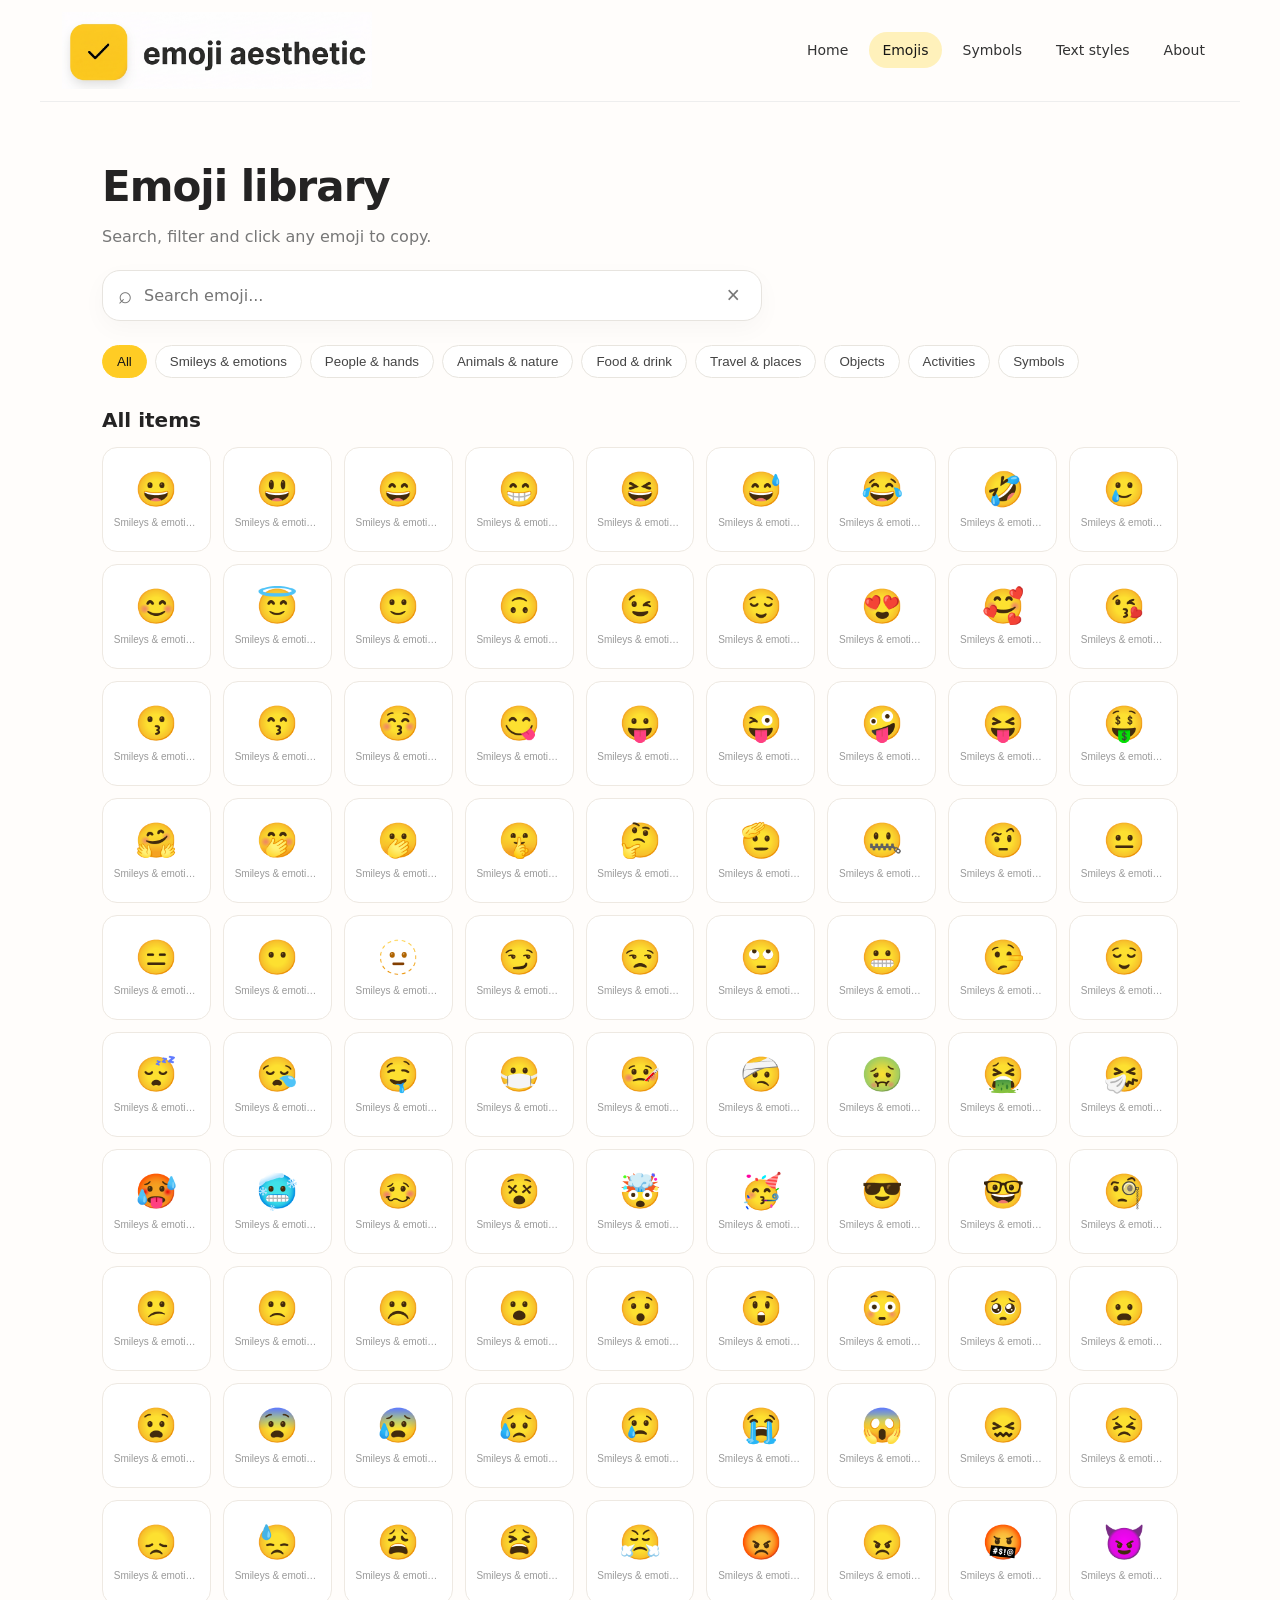
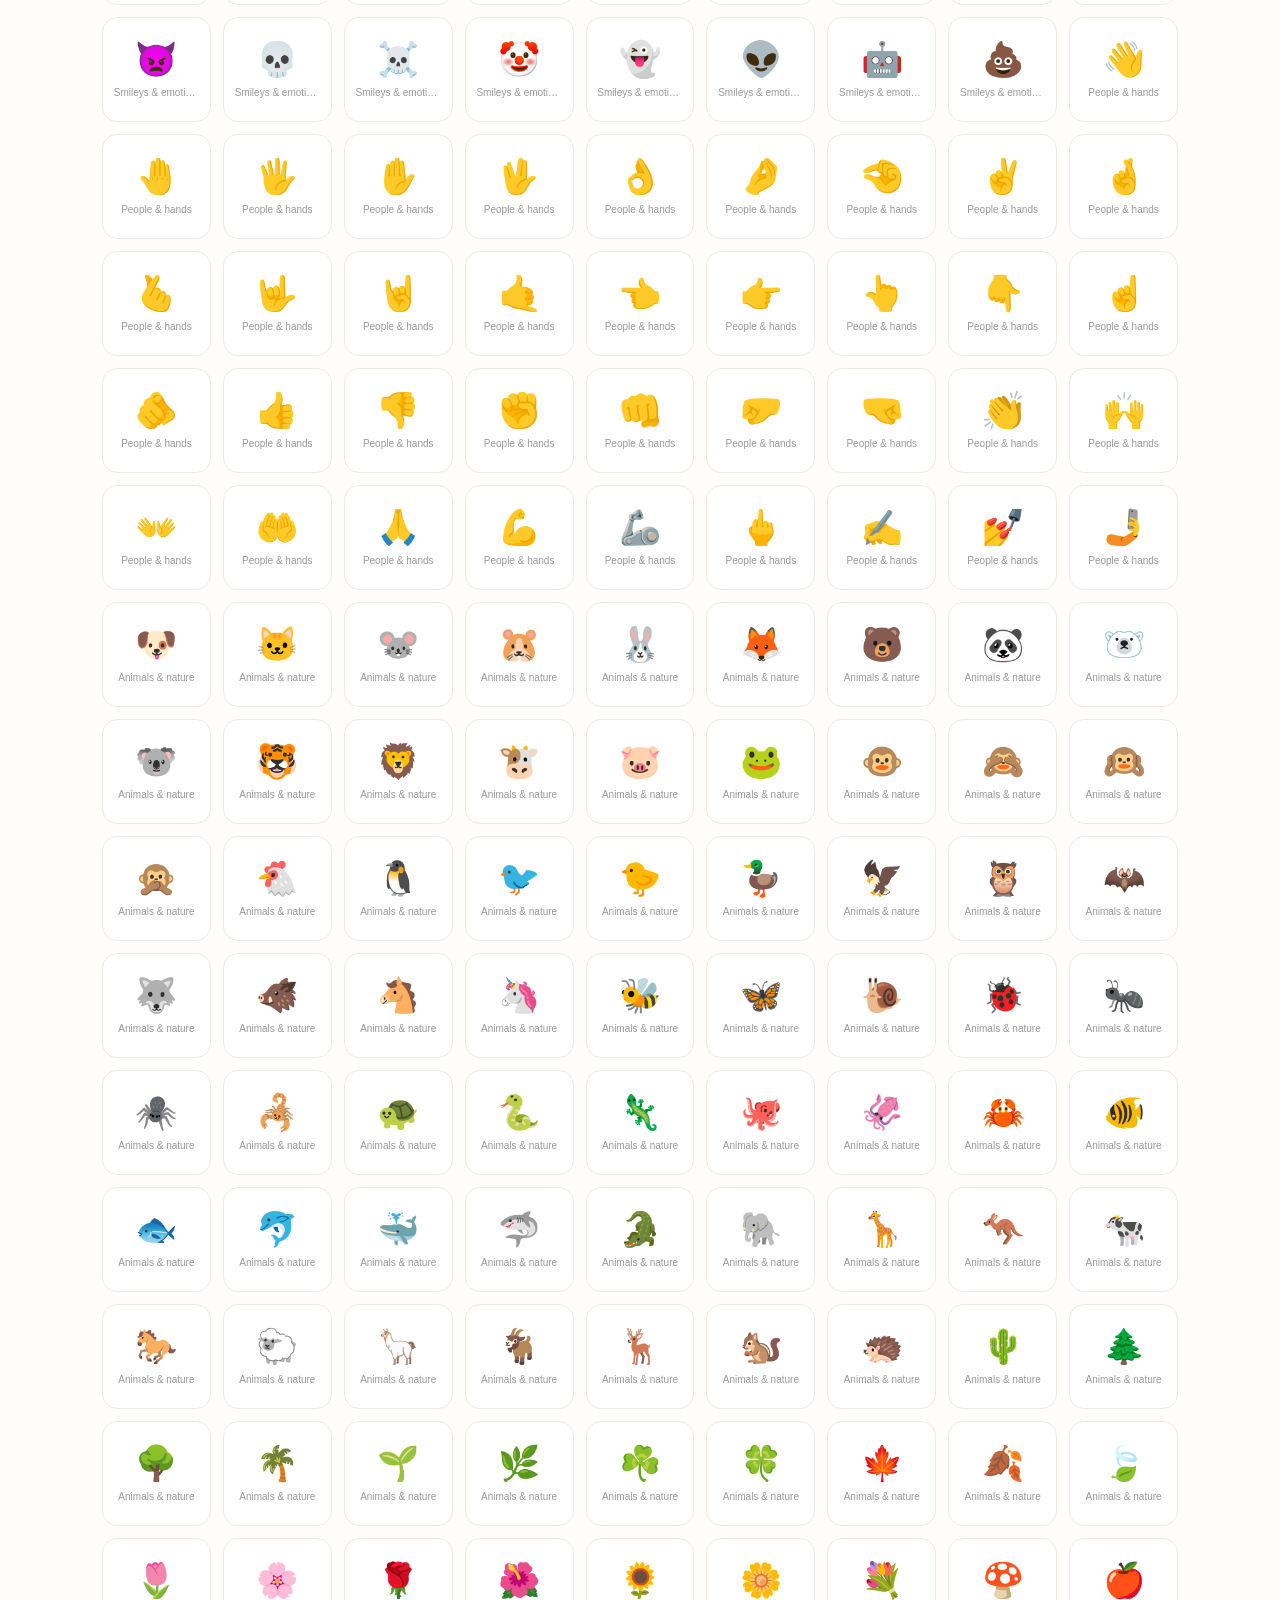
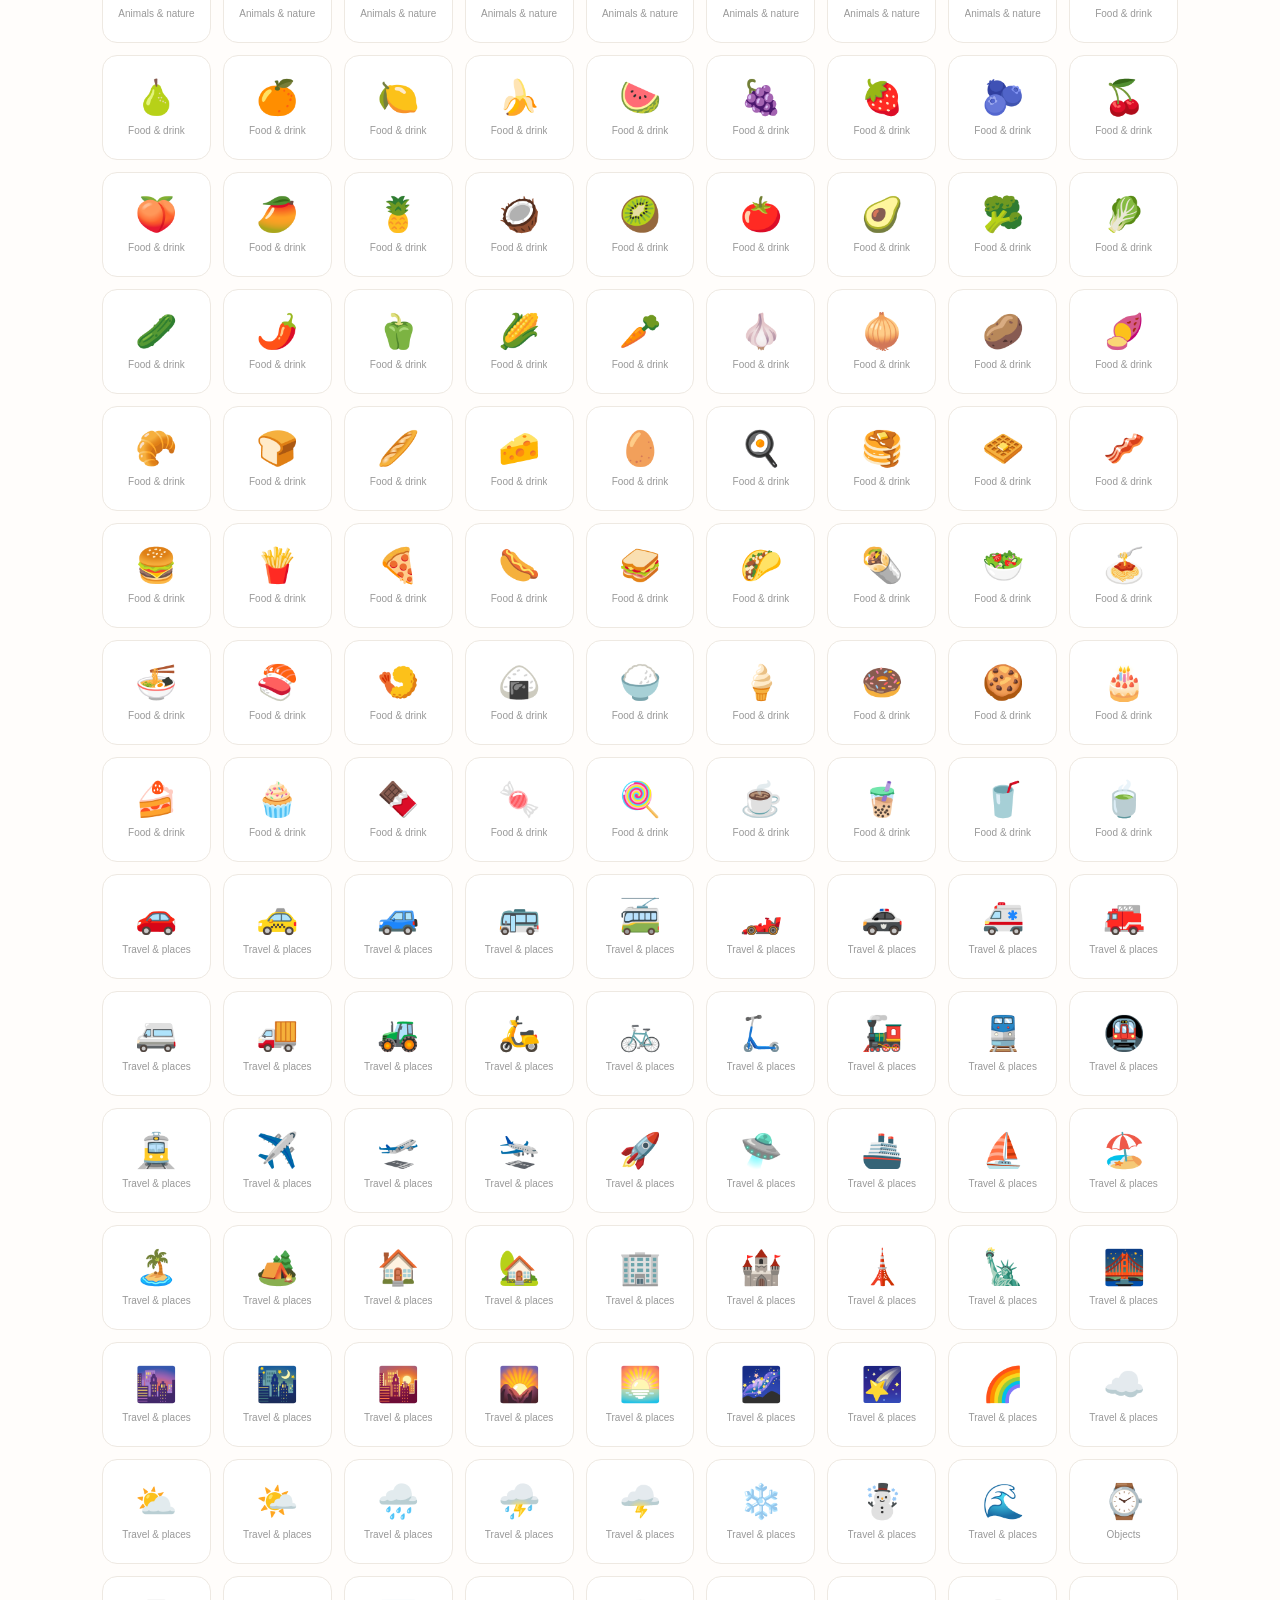
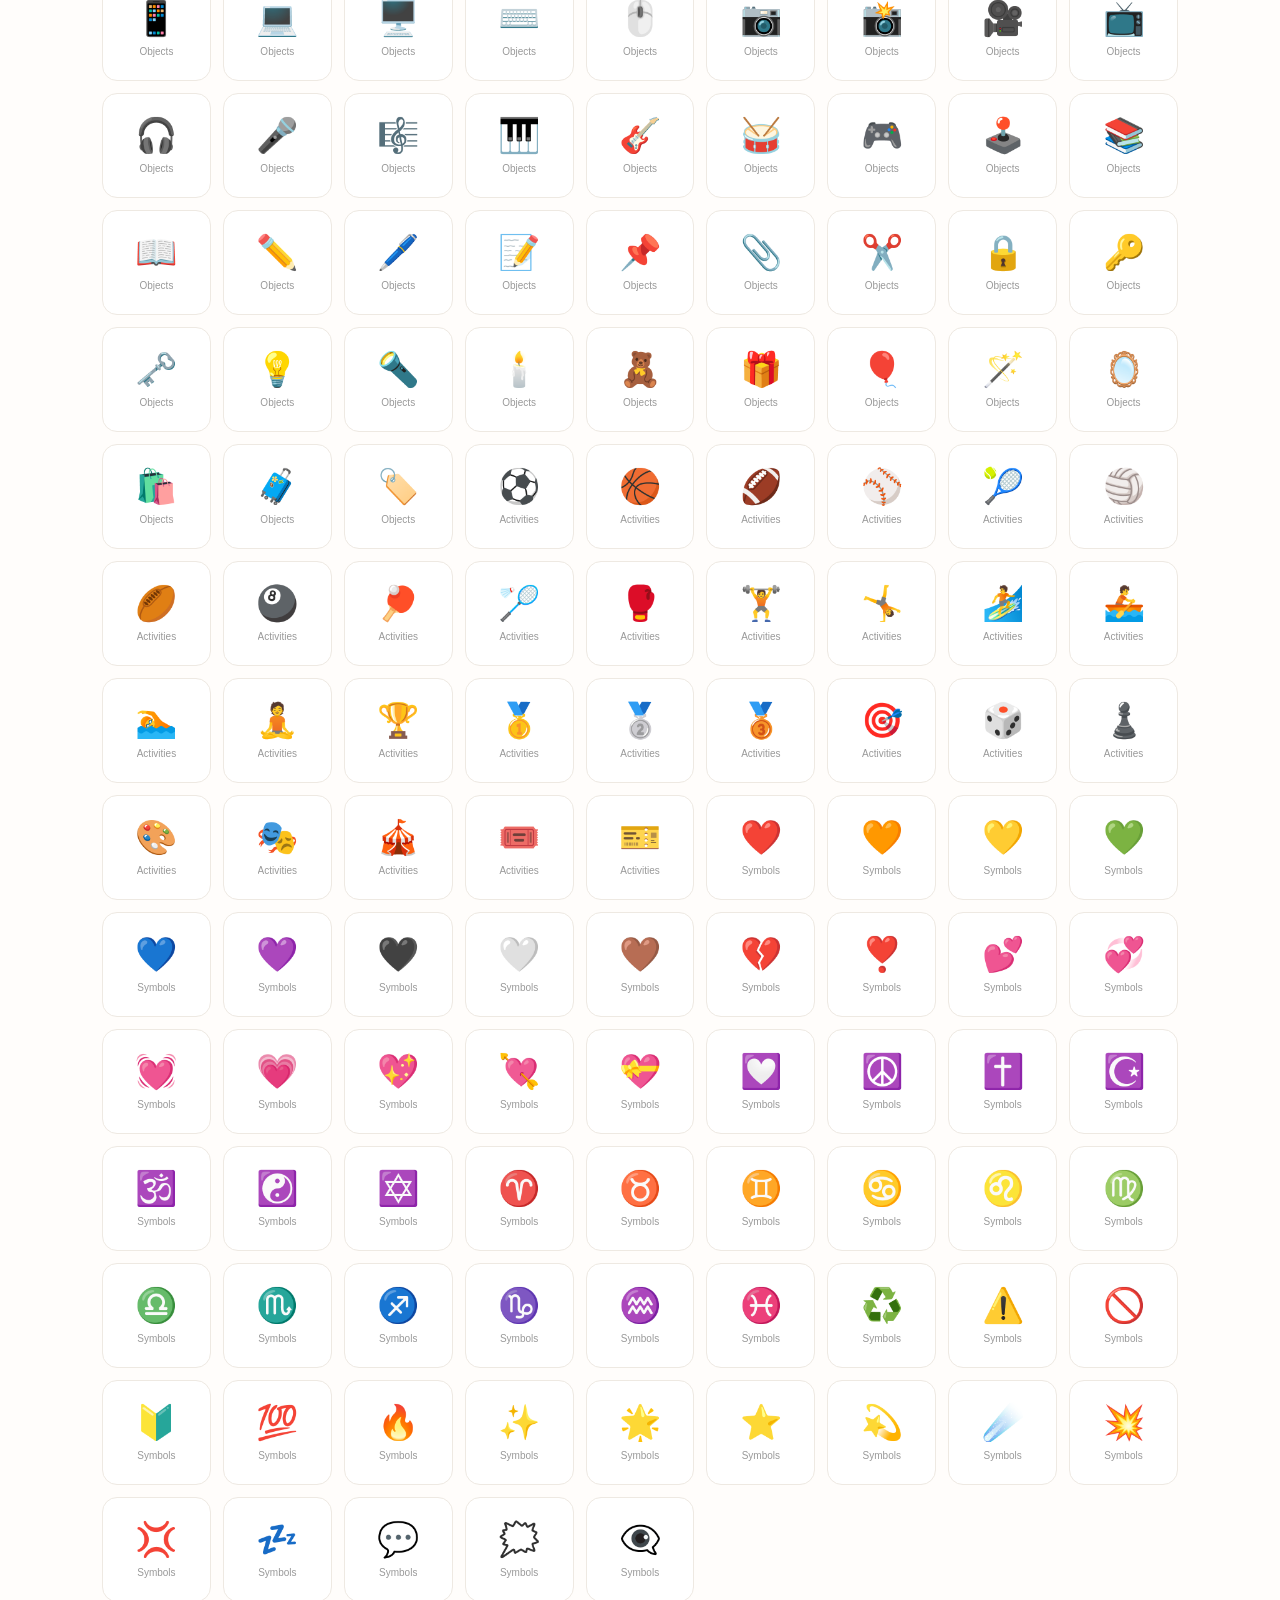
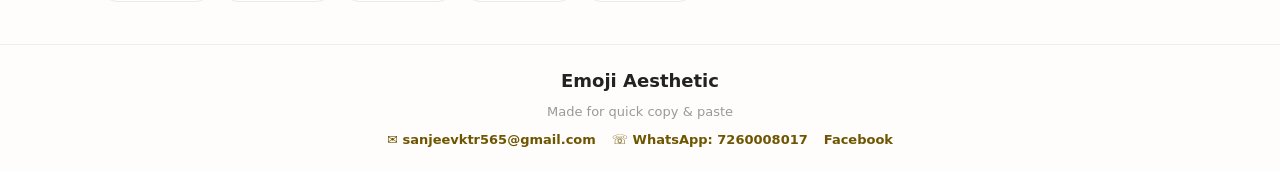
==== emoji.html @ 8963f4a9 "first commit" ====
<!doctype html><html lang="en"><head><meta charset="utf-8"><meta name="viewport" content="width=device-width,initial-scale=1"><title>Emojis — Emoji Aesthetic</title><link rel="stylesheet" href="style.css"></head><body><header><a class="brand" href="index.html"><img src="assets/logo.png" alt="Emoji Aesthetic"></a><button class="menu" aria-label="Toggle navigation">☰</button><nav><a href="index.html">Home</a><a class="active" href="emoji.html">Emojis</a><a href="symbols.html">Symbols</a><a href="text.html">Text styles</a><a href="about.html">About</a></nav></header><main class="library"><h1>Emoji library</h1><p>Search, filter and click any emoji to copy.</p><div class="searchbar"><span>⌕</span><input id="search" placeholder="Search emoji..." autocomplete="off"><button id="clear">×</button></div><div id="categories" class="categorybar"></div><div class="section-head"><h2 id="heading">All emojis</h2><div id="copied" role="status"></div></div><div id="grid" class="grid"></div></main><footer><div class="footer-brand">Emoji Aesthetic</div><p>Made for quick copy & paste</p><div class="contact-links"><a href="mailto:sanjeevktr565@gmail.com">✉ sanjeevktr565@gmail.com</a><a href="https://wa.me/7260008017" target="_blank" rel="noopener">☏ WhatsApp: 7260008017</a><a href="https://www.facebook.com/share/19njzN3DKD" target="_blank" rel="noopener">Facebook</a></div></footer><script src="app.js"></script></body></html>
---- style.css ----
*{box-sizing:border-box}body{margin:0;background:#fffdfb;color:#242323;font-family:Inter,system-ui,-apple-system,Segoe UI,Arial,sans-serif}header{max-width:1200px;margin:auto;padding:12px 22px;display:flex;align-items:center;justify-content:space-between;gap:20px;border-bottom:1px solid #eee}header .brand{display:block;width:310px;max-width:42vw}header img{width:100%;height:auto;display:block}nav{display:flex;gap:8px;align-items:center}nav a{padding:10px 13px;text-decoration:none;color:#333;border-radius:20px;font-size:14px}nav a:hover,nav a.active{background:#fff1bb;color:#171717}.menu{display:none;border:0;background:none;font-size:23px}.hero{max-width:1000px;margin:75px auto 45px;text-align:center;padding:0 20px}.eyebrow{font-size:12px;font-weight:700;letter-spacing:3px;color:#b58a00}.hero h1{font-size:clamp(38px,6vw,70px);line-height:1.07;margin:16px 0;font-weight:800;letter-spacing:-2px}.hero h1 span{color:#d4a900}.hero>p:not(.eyebrow){color:#777;font-size:17px}.searchbar{max-width:660px;margin:30px auto 18px;border:1px solid #e7e4df;background:#fff;border-radius:18px;display:flex;align-items:center;padding:10px 15px;box-shadow:0 8px 25px #00000008;gap:10px}.searchbar span{font-size:24px;color:#777}.searchbar input{border:0;outline:0;font:inherit;flex:1;min-width:0;font-size:16px}.searchbar button{border:0;background:none;font-size:23px;color:#777;cursor:pointer}.chips,.categorybar{display:flex;justify-content:center;gap:8px;flex-wrap:wrap;margin:16px 0}.chips button,.categorybar button{background:white;border:1px solid #e8e5df;padding:8px 14px;border-radius:20px;cursor:pointer;color:#444}.chips button.selected,.categorybar button.selected{background:#ffcc24;border-color:#ffcc24;color:#171717}.section,.library{max-width:1120px;margin:42px auto;padding:0 22px}.section-head{display:flex;justify-content:space-between;align-items:center;margin:24px 0 15px;gap:15px}.section-head h2{font-size:20px;margin:0}.section-head p{color:#888;font-size:14px;margin:6px 0}.section-head #copied{font-size:14px;color:#9b7600;font-weight:600}.grid{display:grid;grid-template-columns:repeat(auto-fill,minmax(105px,1fr));gap:12px}.tile{min-height:105px;border:1px solid #eee9e2;background:white;border-radius:15px;cursor:pointer;display:flex;align-items:center;justify-content:center;flex-direction:column;gap:8px;transition:.15s;overflow:hidden}.tile span{font-size:34px;line-height:1.1}.tile small{font-size:10px;color:#999;max-width:90%;overflow:hidden;text-overflow:ellipsis;white-space:nowrap}.tile:hover{border-color:#f4c623;background:#fff9e6;transform:translateY(-2px);box-shadow:0 7px 18px #0000000a}.explore{max-width:1120px;margin:30px auto 70px;padding:0 22px;display:grid;grid-template-columns:repeat(3,1fr);gap:15px}.explore a{border:1px solid #eee;border-radius:18px;padding:24px;color:#222;text-decoration:none;display:flex;flex-direction:column;gap:9px}.explore a:hover{background:#fff8df;border-color:#f0c525}.explore span{font-size:14px;color:#888}.library{margin-top:60px}.library h1{font-size:42px;letter-spacing:-1px;margin-bottom:8px}.library>p{color:#777}.library .searchbar{margin:24px 0}.library .categorybar{justify-content:flex-start}.library .section-head{margin-top:30px}.about ol{line-height:2}.back{display:inline-block;margin-top:15px;color:#6e5500}footer{border-top:1px solid #eee;padding:25px;text-align:center;color:#999;font-size:13px}footer a{color:#333;text-decoration:none;font-weight:600}.empty{padding:25px;color:#888}.tile:active{transform:scale(.97)}@media(max-width:720px){header{padding:10px 14px;flex-wrap:wrap}header .brand{width:240px}nav{display:none;width:100%;flex-wrap:wrap;justify-content:center}nav.open{display:flex}.menu{display:block}.hero{margin:45px auto 30px}.hero h1{letter-spacing:-1px}.section,.library{padding:0 14px}.grid{grid-template-columns:repeat(auto-fill,minmax(82px,1fr));gap:8px}.tile{min-height:88px;border-radius:12px}.tile span{font-size:30px}.explore{grid-template-columns:1fr;margin-bottom:45px}.library h1{font-size:35px}.categorybar{justify-content:flex-start}}

.footer-brand{font-weight:800;font-size:18px;color:#222}.contact-links{display:flex;justify-content:center;gap:16px;flex-wrap:wrap;margin-top:12px}.contact-links a{color:#6e5500;text-decoration:none}.contact-links a:hover{text-decoration:underline}
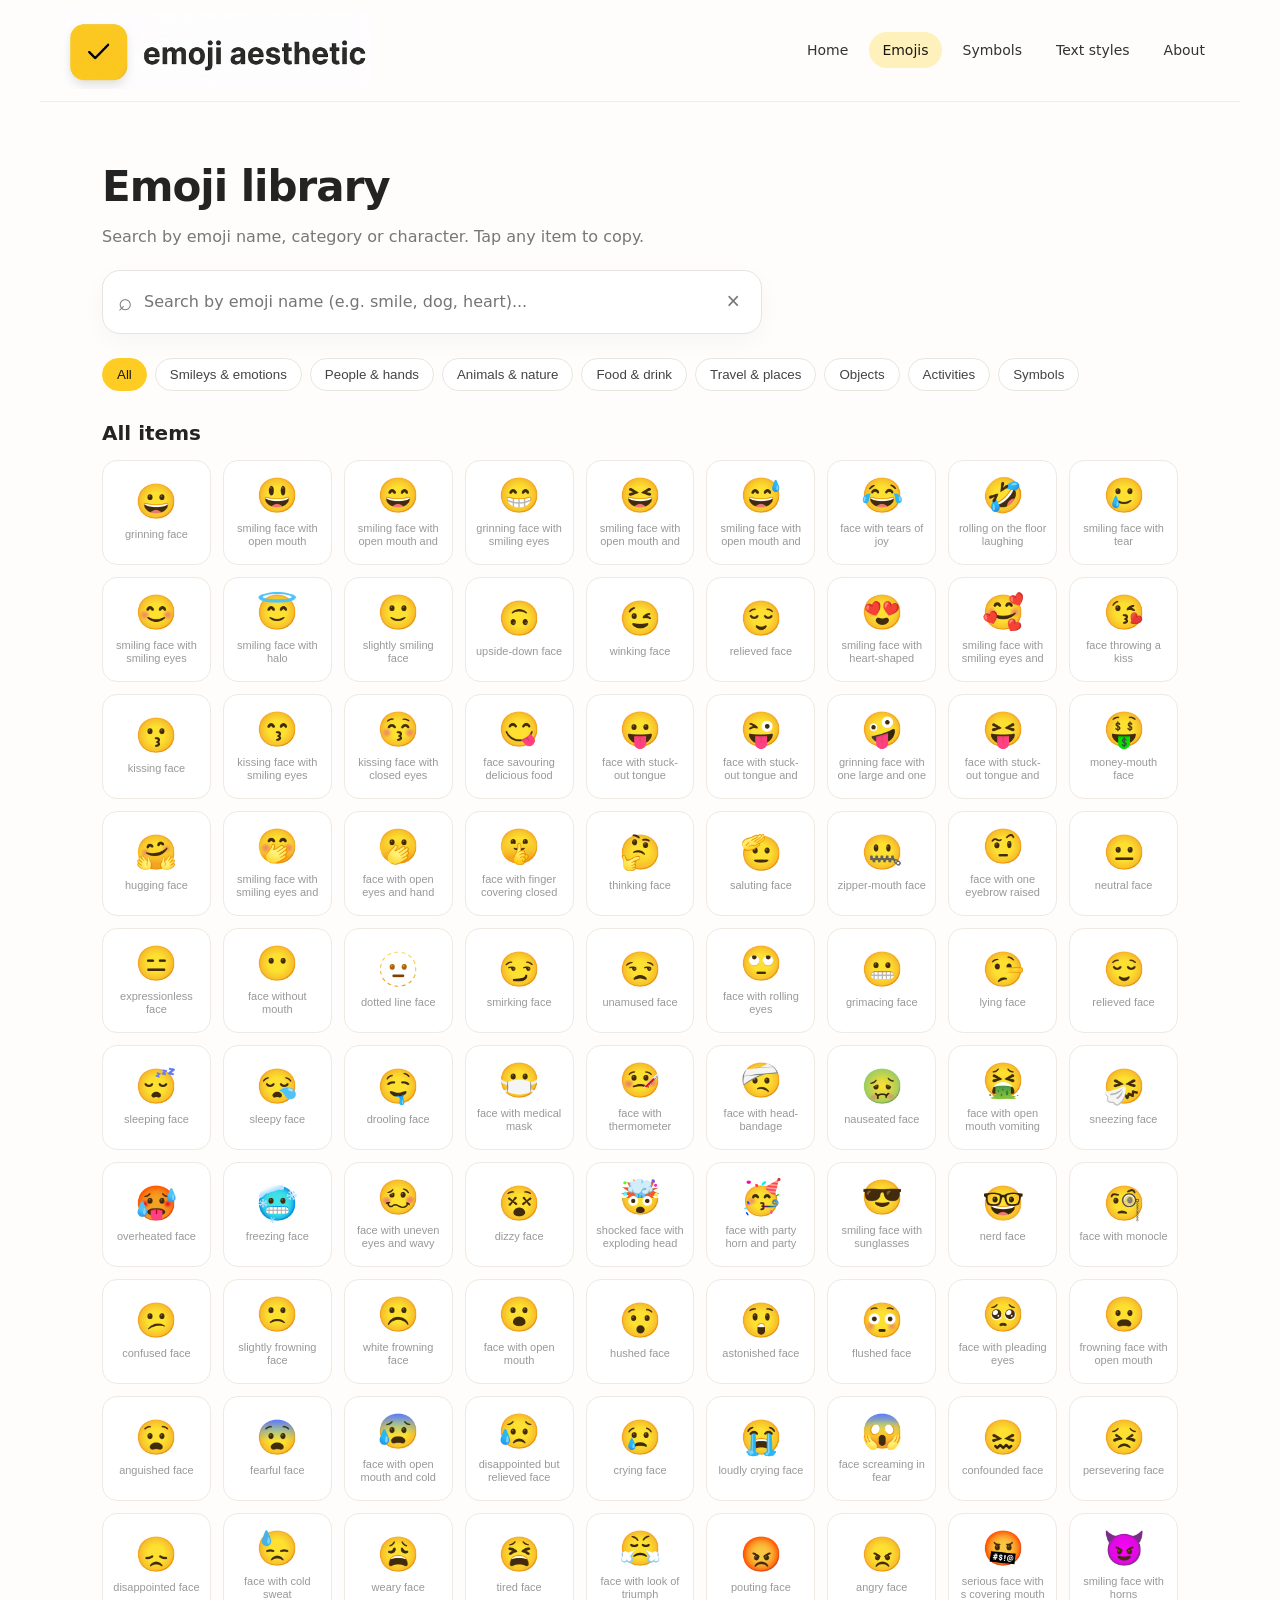
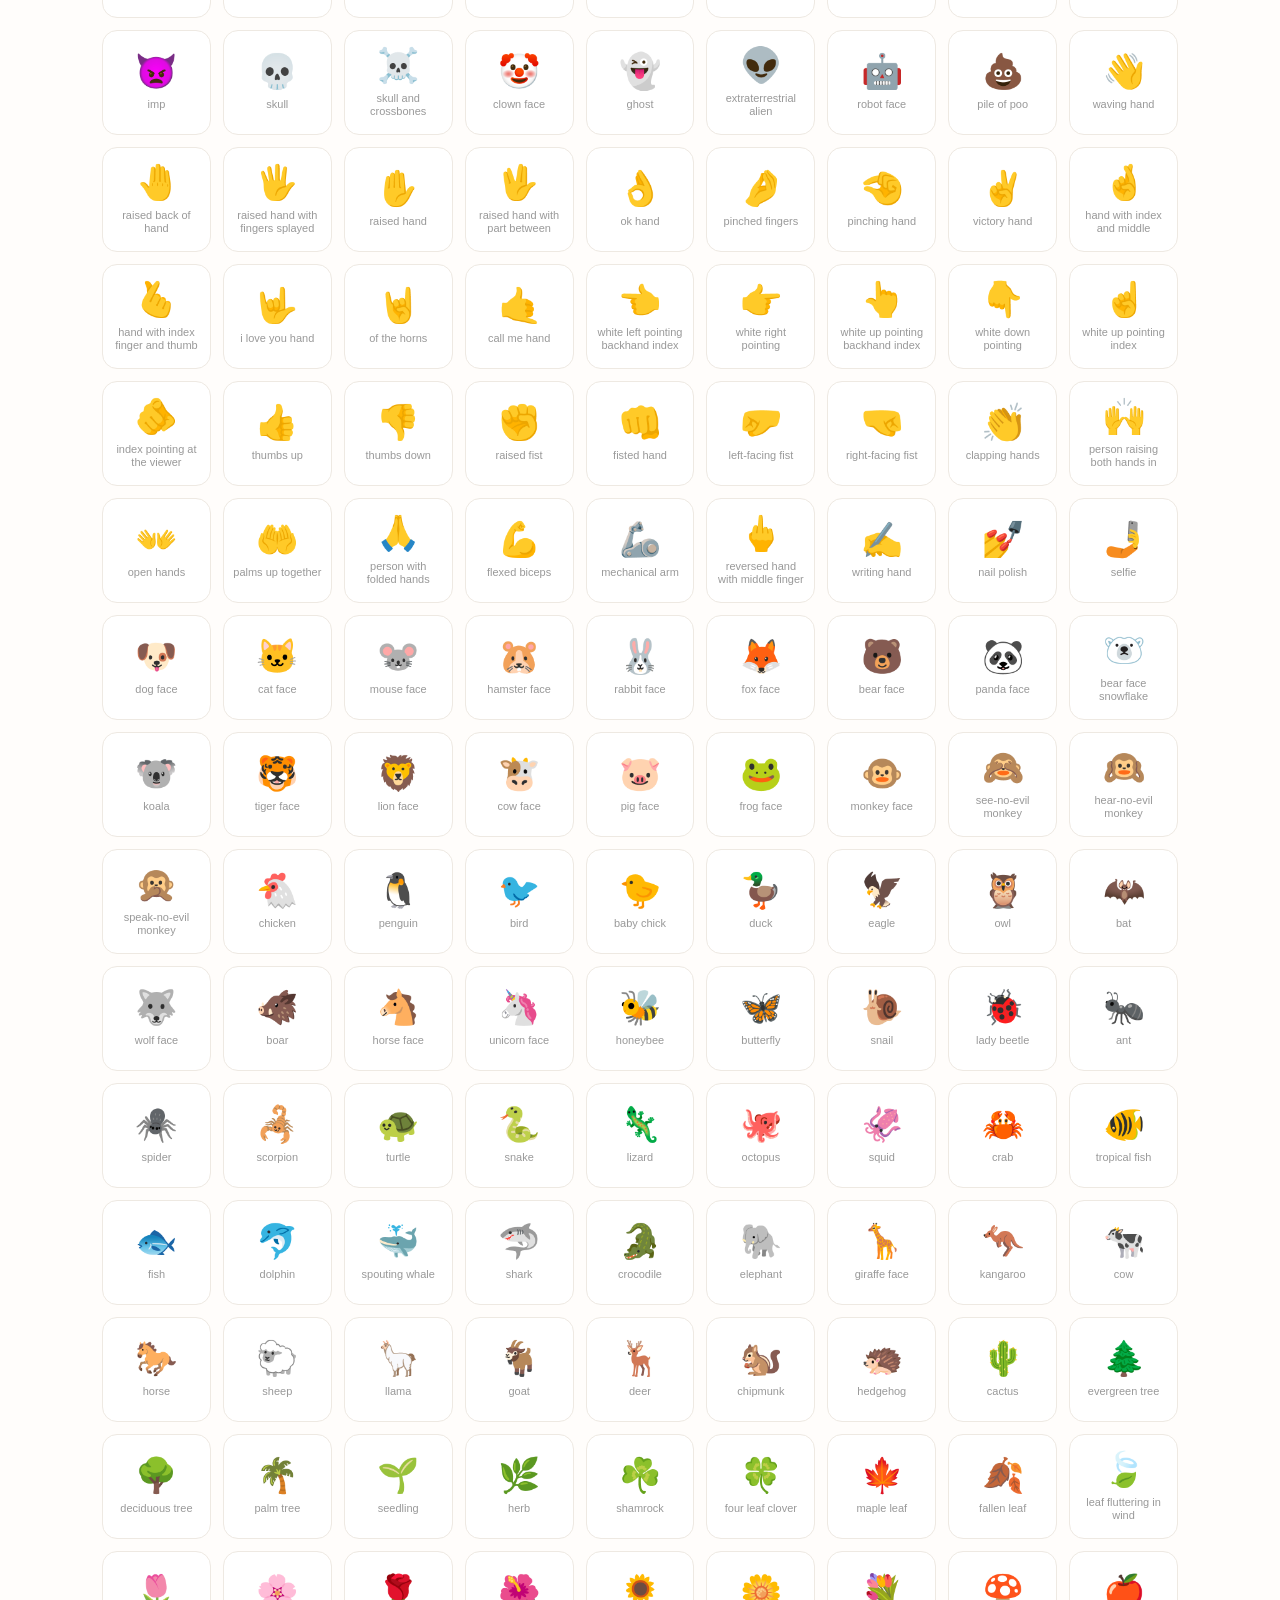
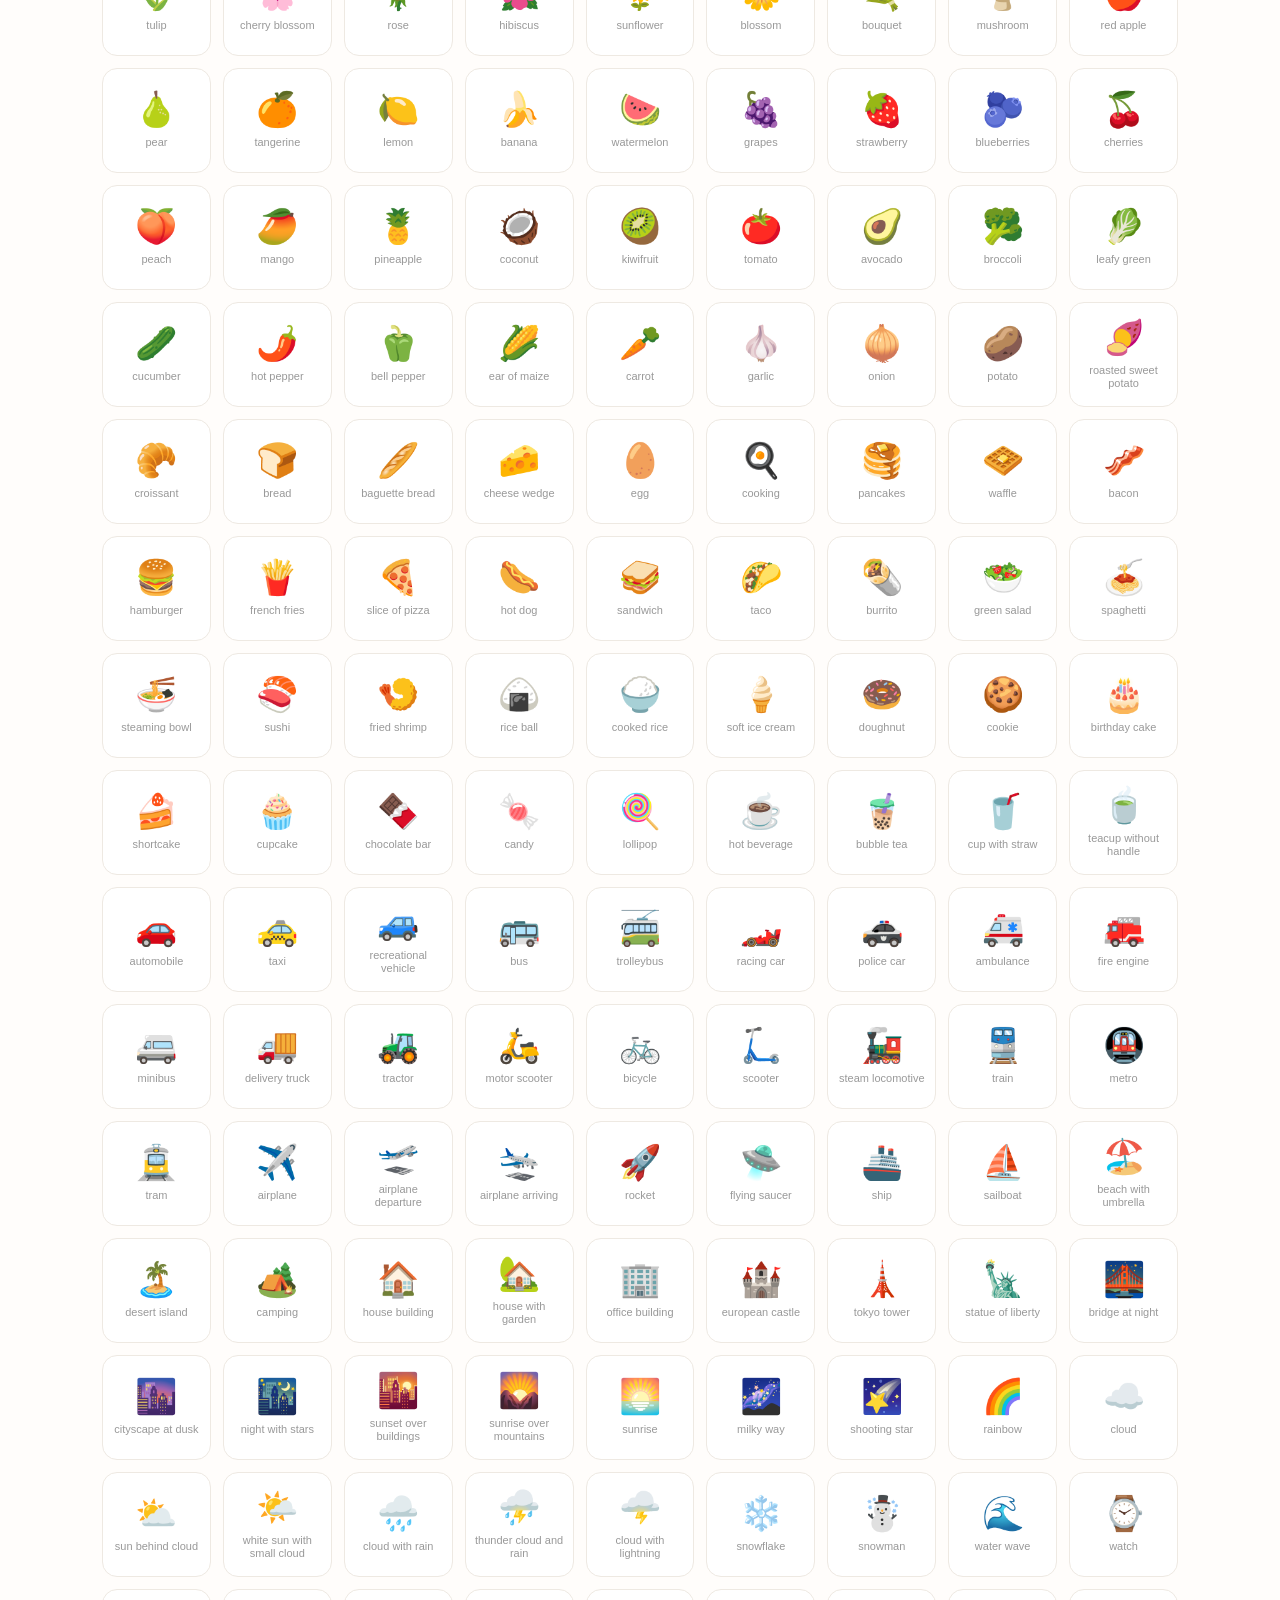
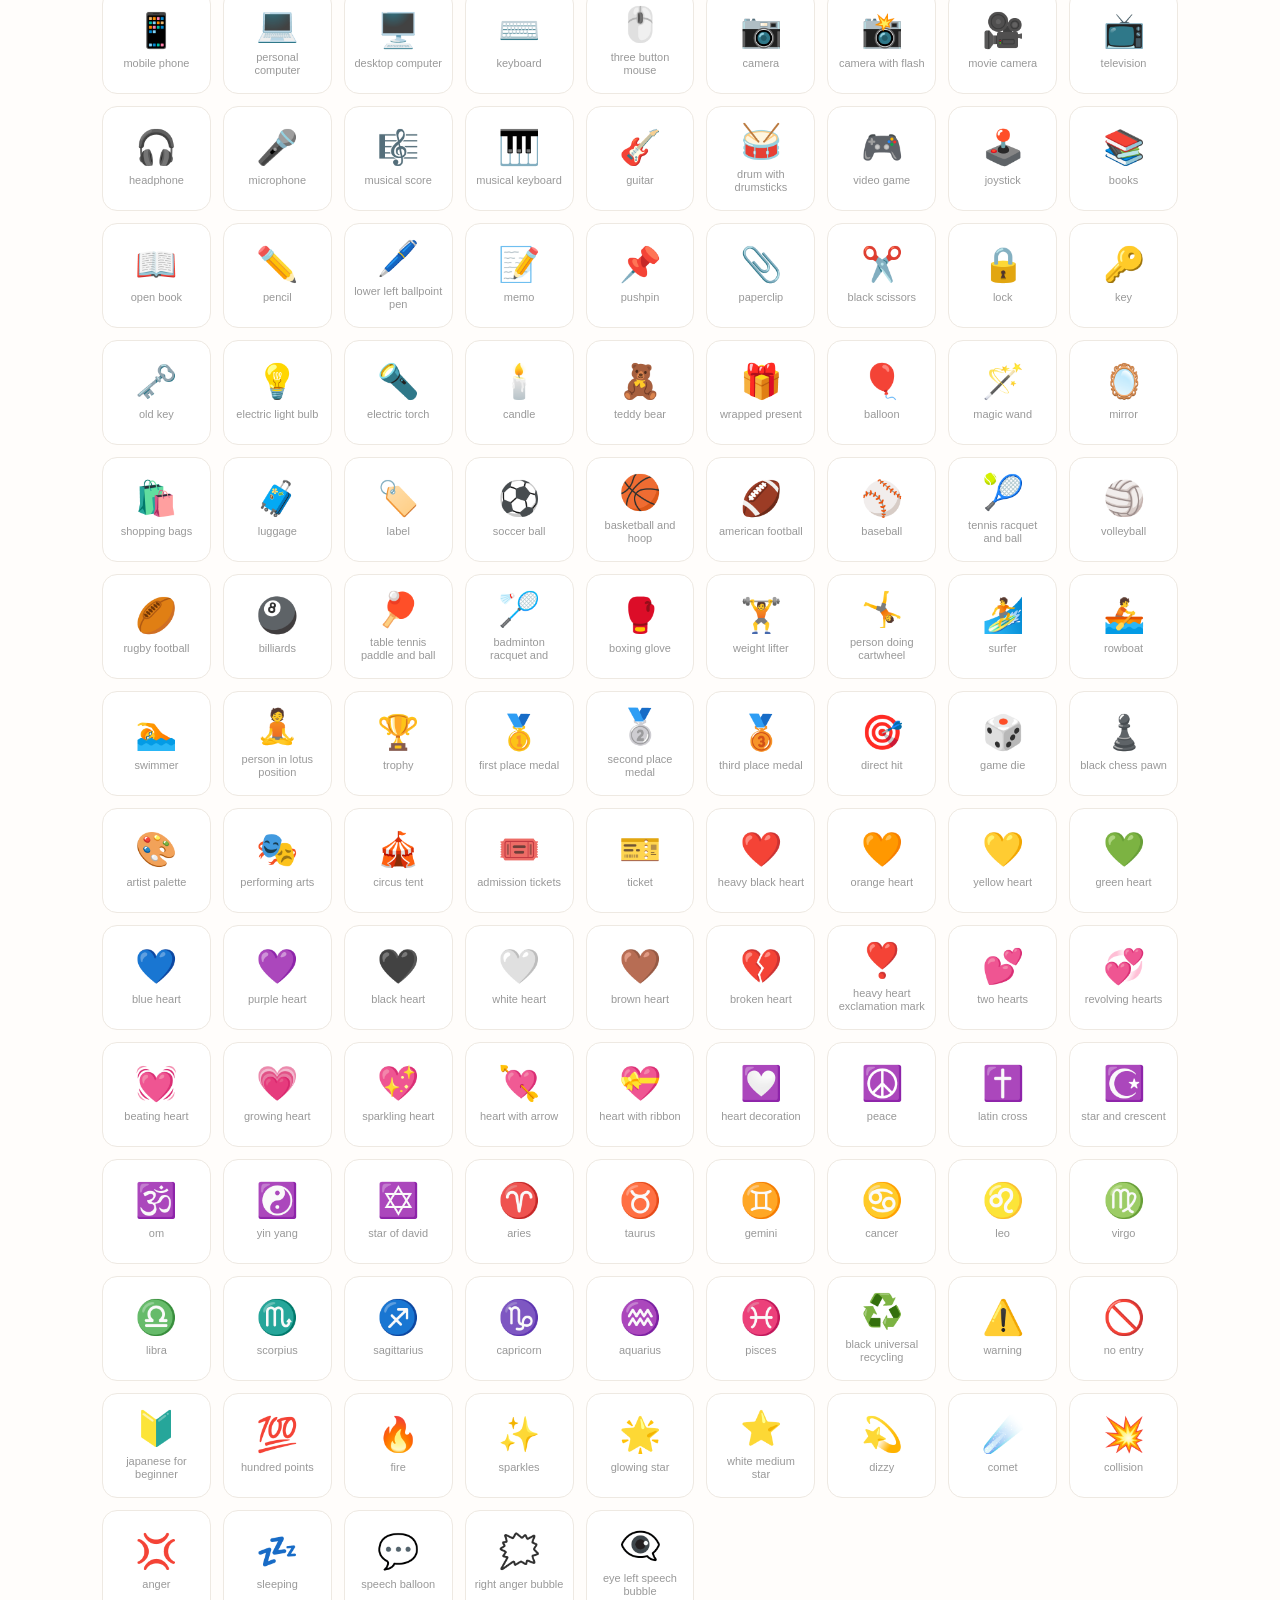
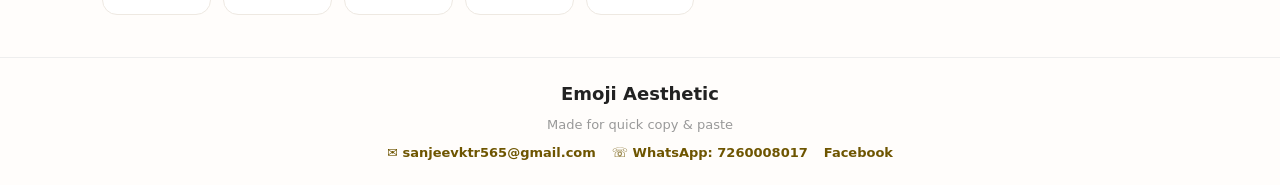
==== commit 7a27b9a5: "mobuile reposnvise" ====
--- a/emoji.html
+++ b/emoji.html
@@ -1 +1 @@
-<!doctype html><html lang="en"><head><meta charset="utf-8"><meta name="viewport" content="width=device-width,initial-scale=1"><title>Emojis — Emoji Aesthetic</title><link rel="stylesheet" href="style.css"></head><body><header><a class="brand" href="index.html"><img src="assets/logo.png" alt="Emoji Aesthetic"></a><button class="menu" aria-label="Toggle navigation">☰</button><nav><a href="index.html">Home</a><a class="active" href="emoji.html">Emojis</a><a href="symbols.html">Symbols</a><a href="text.html">Text styles</a><a href="about.html">About</a></nav></header><main class="library"><h1>Emoji library</h1><p>Search, filter and click any emoji to copy.</p><div class="searchbar"><span>⌕</span><input id="search" placeholder="Search emoji..." autocomplete="off"><button id="clear">×</button></div><div id="categories" class="categorybar"></div><div class="section-head"><h2 id="heading">All emojis</h2><div id="copied" role="status"></div></div><div id="grid" class="grid"></div></main><footer><div class="footer-brand">Emoji Aesthetic</div><p>Made for quick copy & paste</p><div class="contact-links"><a href="mailto:sanjeevktr565@gmail.com">✉ sanjeevktr565@gmail.com</a><a href="https://wa.me/7260008017" target="_blank" rel="noopener">☏ WhatsApp: 7260008017</a><a href="https://www.facebook.com/share/19njzN3DKD" target="_blank" rel="noopener">Facebook</a></div></footer><script src="app.js"></script></body></html>
+<!doctype html><html lang="en"><head><meta charset="utf-8"><meta name="viewport" content="width=device-width,initial-scale=1"><title>Emojis — Emoji Aesthetic</title><link rel="stylesheet" href="style.css"></head><body><header><a class="brand" href="index.html"><img src="assets/logo.png" alt="Emoji Aesthetic"></a><button class="menu" aria-label="Toggle navigation">☰</button><nav><a href="index.html">Home</a><a class="active" href="emoji.html">Emojis</a><a href="symbols.html">Symbols</a><a href="text.html">Text styles</a><a href="about.html">About</a></nav></header><main class="library"><h1>Emoji library</h1><p>Search by emoji name, category or character. Tap any item to copy.</p><div class="searchbar"><span>⌕</span><input id="search" placeholder="Search by emoji name (e.g. smile, dog, heart)..." autocomplete="off"><button id="clear">×</button></div><div id="categories" class="categorybar"></div><div class="section-head"><h2 id="heading">All emojis</h2><div id="copied" role="status"></div></div><div id="grid" class="grid"></div></main><footer><div class="footer-brand">Emoji Aesthetic</div><p>Made for quick copy & paste</p><div class="contact-links"><a href="mailto:sanjeevktr565@gmail.com">✉ sanjeevktr565@gmail.com</a><a href="https://wa.me/7260008017" target="_blank" rel="noopener">☏ WhatsApp: 7260008017</a><a href="https://www.facebook.com/share/19njzN3DKD" target="_blank" rel="noopener">Facebook</a></div></footer><script src="app.js"></script></body></html>
--- a/style.css
+++ b/style.css
@@ -1,3 +1,12 @@
 *{box-sizing:border-box}body{margin:0;background:#fffdfb;color:#242323;font-family:Inter,system-ui,-apple-system,Segoe UI,Arial,sans-serif}header{max-width:1200px;margin:auto;padding:12px 22px;display:flex;align-items:center;justify-content:space-between;gap:20px;border-bottom:1px solid #eee}header .brand{display:block;width:310px;max-width:42vw}header img{width:100%;height:auto;display:block}nav{display:flex;gap:8px;align-items:center}nav a{padding:10px 13px;text-decoration:none;color:#333;border-radius:20px;font-size:14px}nav a:hover,nav a.active{background:#fff1bb;color:#171717}.menu{display:none;border:0;background:none;font-size:23px}.hero{max-width:1000px;margin:75px auto 45px;text-align:center;padding:0 20px}.eyebrow{font-size:12px;font-weight:700;letter-spacing:3px;color:#b58a00}.hero h1{font-size:clamp(38px,6vw,70px);line-height:1.07;margin:16px 0;font-weight:800;letter-spacing:-2px}.hero h1 span{color:#d4a900}.hero>p:not(.eyebrow){color:#777;font-size:17px}.searchbar{max-width:660px;margin:30px auto 18px;border:1px solid #e7e4df;background:#fff;border-radius:18px;display:flex;align-items:center;padding:10px 15px;box-shadow:0 8px 25px #00000008;gap:10px}.searchbar span{font-size:24px;color:#777}.searchbar input{border:0;outline:0;font:inherit;flex:1;min-width:0;font-size:16px}.searchbar button{border:0;background:none;font-size:23px;color:#777;cursor:pointer}.chips,.categorybar{display:flex;justify-content:center;gap:8px;flex-wrap:wrap;margin:16px 0}.chips button,.categorybar button{background:white;border:1px solid #e8e5df;padding:8px 14px;border-radius:20px;cursor:pointer;color:#444}.chips button.selected,.categorybar button.selected{background:#ffcc24;border-color:#ffcc24;color:#171717}.section,.library{max-width:1120px;margin:42px auto;padding:0 22px}.section-head{display:flex;justify-content:space-between;align-items:center;margin:24px 0 15px;gap:15px}.section-head h2{font-size:20px;margin:0}.section-head p{color:#888;font-size:14px;margin:6px 0}.section-head #copied{font-size:14px;color:#9b7600;font-weight:600}.grid{display:grid;grid-template-columns:repeat(auto-fill,minmax(105px,1fr));gap:12px}.tile{min-height:105px;border:1px solid #eee9e2;background:white;border-radius:15px;cursor:pointer;display:flex;align-items:center;justify-content:center;flex-direction:column;gap:8px;transition:.15s;overflow:hidden}.tile span{font-size:34px;line-height:1.1}.tile small{font-size:10px;color:#999;max-width:90%;overflow:hidden;text-overflow:ellipsis;white-space:nowrap}.tile:hover{border-color:#f4c623;background:#fff9e6;transform:translateY(-2px);box-shadow:0 7px 18px #0000000a}.explore{max-width:1120px;margin:30px auto 70px;padding:0 22px;display:grid;grid-template-columns:repeat(3,1fr);gap:15px}.explore a{border:1px solid #eee;border-radius:18px;padding:24px;color:#222;text-decoration:none;display:flex;flex-direction:column;gap:9px}.explore a:hover{background:#fff8df;border-color:#f0c525}.explore span{font-size:14px;color:#888}.library{margin-top:60px}.library h1{font-size:42px;letter-spacing:-1px;margin-bottom:8px}.library>p{color:#777}.library .searchbar{margin:24px 0}.library .categorybar{justify-content:flex-start}.library .section-head{margin-top:30px}.about ol{line-height:2}.back{display:inline-block;margin-top:15px;color:#6e5500}footer{border-top:1px solid #eee;padding:25px;text-align:center;color:#999;font-size:13px}footer a{color:#333;text-decoration:none;font-weight:600}.empty{padding:25px;color:#888}.tile:active{transform:scale(.97)}@media(max-width:720px){header{padding:10px 14px;flex-wrap:wrap}header .brand{width:240px}nav{display:none;width:100%;flex-wrap:wrap;justify-content:center}nav.open{display:flex}.menu{display:block}.hero{margin:45px auto 30px}.hero h1{letter-spacing:-1px}.section,.library{padding:0 14px}.grid{grid-template-columns:repeat(auto-fill,minmax(82px,1fr));gap:8px}.tile{min-height:88px;border-radius:12px}.tile span{font-size:30px}.explore{grid-template-columns:1fr;margin-bottom:45px}.library h1{font-size:35px}.categorybar{justify-content:flex-start}}
 
 .footer-brand{font-weight:800;font-size:18px;color:#222}.contact-links{display:flex;justify-content:center;gap:16px;flex-wrap:wrap;margin-top:12px}.contact-links a{color:#6e5500;text-decoration:none}.contact-links a:hover{text-decoration:underline}
+
+/* Responsive refinements: mobile-first touch targets and readable names */
+.tile small{font-size:11px;white-space:normal;overflow-wrap:anywhere;text-align:center;line-height:1.2;max-width:96%;padding:0 3px;max-height:2.4em}
+.tile{padding:9px 4px;min-width:0}
+.searchbar input{width:100%;min-height:42px}
+button,a{-webkit-tap-highlight-color:transparent}
+@media(max-width:600px){header{gap:10px}header .brand{width:min(220px,68vw);max-width:68vw}.menu{padding:8px 10px;border-radius:10px;background:#fff5d3}nav.open{gap:4px}nav a{padding:10px 11px;font-size:14px}.hero{padding:0 14px;margin:32px auto 24px}.hero h1{font-size:clamp(34px,9vw,48px);line-height:1.12}.hero>p:not(.eyebrow){font-size:15px;line-height:1.5}.searchbar{margin:22px auto 15px;padding:7px 11px;border-radius:14px}.chips button,.categorybar button{padding:9px 12px;font-size:13px}.section,.library{padding:0 12px;margin:28px auto}.section-head{align-items:flex-start;flex-wrap:wrap}.grid{grid-template-columns:repeat(4,minmax(0,1fr));gap:7px}.tile{min-height:82px;border-radius:12px;gap:6px}.tile span{font-size:28px}.tile small{font-size:10px}.explore{padding:0 12px;grid-template-columns:1fr;margin:24px auto 40px}.library h1{font-size:clamp(30px,8vw,38px)}.library .categorybar{gap:6px}footer{padding:22px 12px}.contact-links{gap:12px;flex-direction:column;align-items:center}}
+@media(max-width:360px){.grid{grid-template-columns:repeat(3,minmax(0,1fr))}.tile{min-height:85px}.tile span{font-size:30px}}
+@media(min-width:601px) and (max-width:900px){.grid{grid-template-columns:repeat(6,minmax(0,1fr))}.explore{grid-template-columns:repeat(2,1fr)}header .brand{width:250px}}
